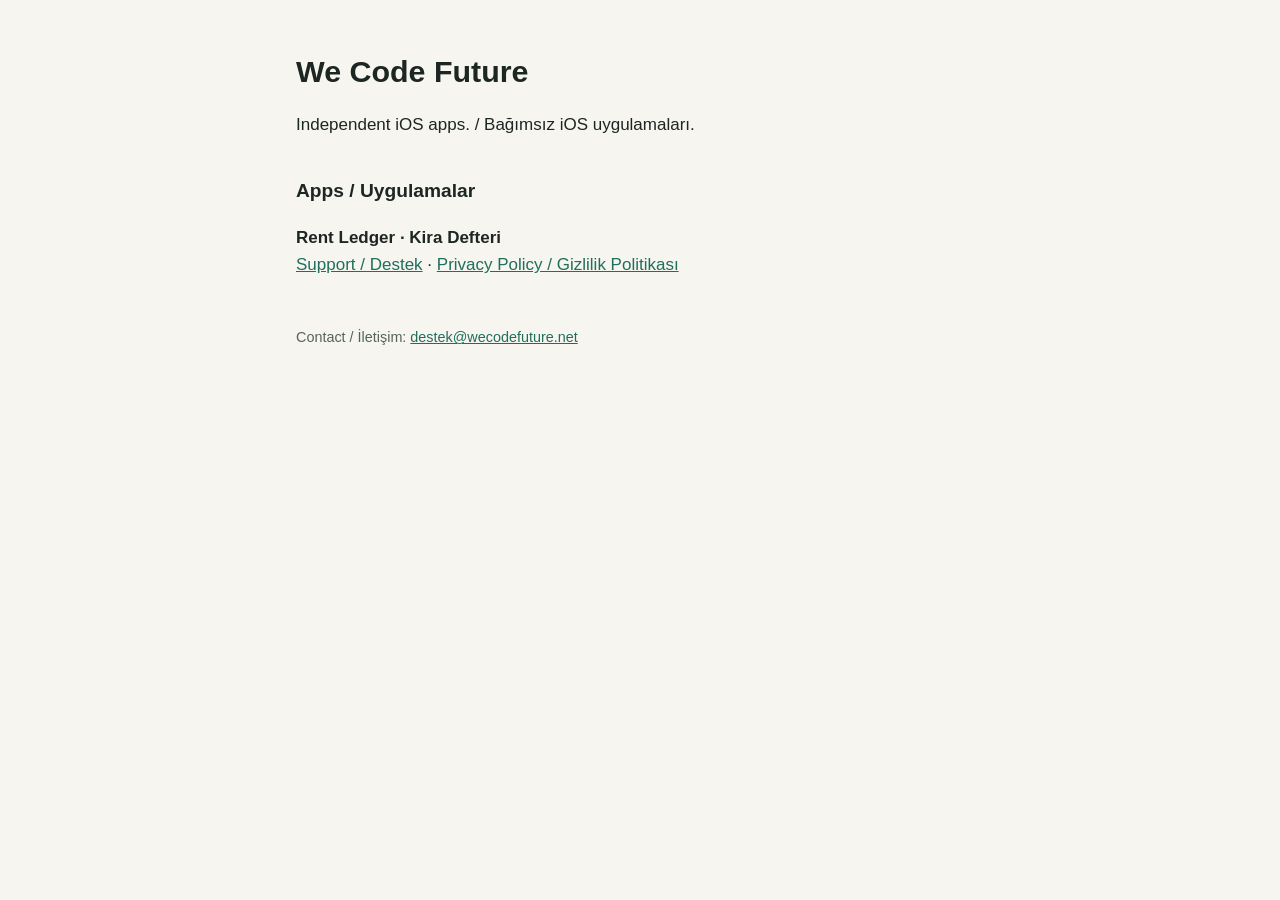
==== index.html @ 4f8badde "Add Rent Ledger privacy, support pages and rates file Co-Authored-By: Claude Opus 5.5 <noreply@anthr" ====
<!doctype html>
<html lang="en">
<head>
<meta charset="utf-8"><meta name="viewport" content="width=device-width, initial-scale=1">
<title>We Code Future</title><link rel="stylesheet" href="/style.css">
</head>
<body><main>
<h1>We Code Future</h1>
<p>Independent iOS apps. / Bağımsız iOS uygulamaları.</p>
<h2>Apps / Uygulamalar</h2>
<p><strong>Rent Ledger · Kira Defteri</strong><br>
<a href="/kiradefteri/support/">Support / Destek</a> · <a href="/kiradefteri/privacy/">Privacy Policy / Gizlilik Politikası</a></p>
<footer>Contact / İletişim: <a href="mailto:destek@wecodefuture.net">destek@wecodefuture.net</a></footer>
</main></body></html>
---- style.css ----
:root{--bg:#f7f5f0;--fg:#1c2622;--muted:#55635d;--accent:#1f6f5c;--card:#fff}
@media (prefers-color-scheme:dark){:root{--bg:#121816;--fg:#e8ece9;--muted:#a3b0aa;--accent:#5cc0a5;--card:#1b2320}}
*{box-sizing:border-box}body{margin:0;background:var(--bg);color:var(--fg);font:17px/1.6 -apple-system,BlinkMacSystemFont,"Segoe UI",Roboto,sans-serif}
main{max-width:720px;margin:0 auto;padding:32px 16px 64px}h1{font-size:1.9rem;line-height:1.25}h2{font-size:1.2rem;margin-top:2em}
a{color:var(--accent)}.muted{color:var(--muted)}nav.lang{display:flex;gap:16px;margin:8px 0 24px}
section{background:var(--card);border-radius:14px;padding:8px 20px 20px;margin:24px 0}footer{margin-top:48px;font-size:.9rem;color:var(--muted)}
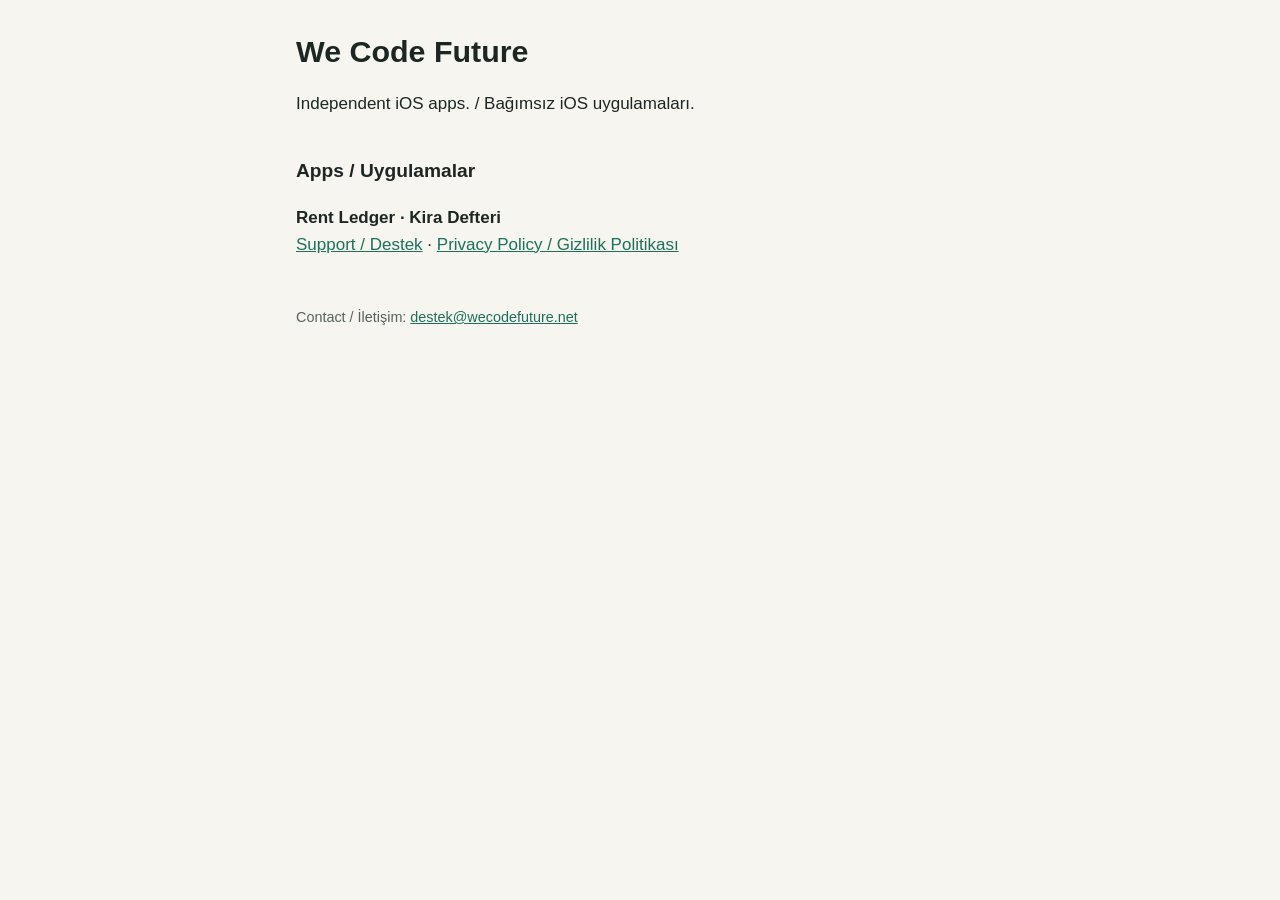
==== commit c4e3d950: "Version the stylesheet URL so updates bypass caches Co-Authored-By: Claude Opus 5.5 <noreply@anthrop" ====
--- a/index.html
+++ b/index.html
@@ -2,7 +2,7 @@
 <html lang="en">
 <head>
 <meta charset="utf-8"><meta name="viewport" content="width=device-width, initial-scale=1">
-<title>We Code Future</title><link rel="stylesheet" href="/style.css">
+<title>We Code Future</title><link rel="stylesheet" href="/style.css?v=2">
 </head>
 <body><main>
 <h1>We Code Future</h1>
--- a/style.css
+++ b/style.css
@@ -1,6 +1,8 @@
 :root{--bg:#f7f5f0;--fg:#1c2622;--muted:#55635d;--accent:#1f6f5c;--card:#fff}
 @media (prefers-color-scheme:dark){:root{--bg:#121816;--fg:#e8ece9;--muted:#a3b0aa;--accent:#5cc0a5;--card:#1b2320}}
 *{box-sizing:border-box}body{margin:0;background:var(--bg);color:var(--fg);font:17px/1.6 -apple-system,BlinkMacSystemFont,"Segoe UI",Roboto,sans-serif}
-main{max-width:720px;margin:0 auto;padding:32px 16px 64px}h1{font-size:1.9rem;line-height:1.25}h2{font-size:1.2rem;margin-top:2em}
-a{color:var(--accent)}.muted{color:var(--muted)}nav.lang{display:flex;gap:16px;margin:8px 0 24px}
-section{background:var(--card);border-radius:14px;padding:8px 20px 20px;margin:24px 0}footer{margin-top:48px;font-size:.9rem;color:var(--muted)}
+main{max-width:720px;margin:0 auto;padding:0 16px 64px}h1{font-size:1.9rem;line-height:1.25}h2{font-size:1.2rem;margin-top:2em}
+a{color:var(--accent)}.muted{color:var(--muted)}nav.lang{position:sticky;top:0;z-index:1;display:flex;gap:20px;padding:14px 0;margin:0 0 8px;background:var(--bg);border-bottom:1px solid color-mix(in srgb,var(--muted) 25%,transparent)}
+nav.lang a{font-weight:600}
+h1:first-child{margin-top:32px}
+section{background:var(--card);border-radius:14px;padding:8px 20px 20px;margin:24px 0;scroll-margin-top:64px}footer{margin-top:48px;font-size:.9rem;color:var(--muted)}
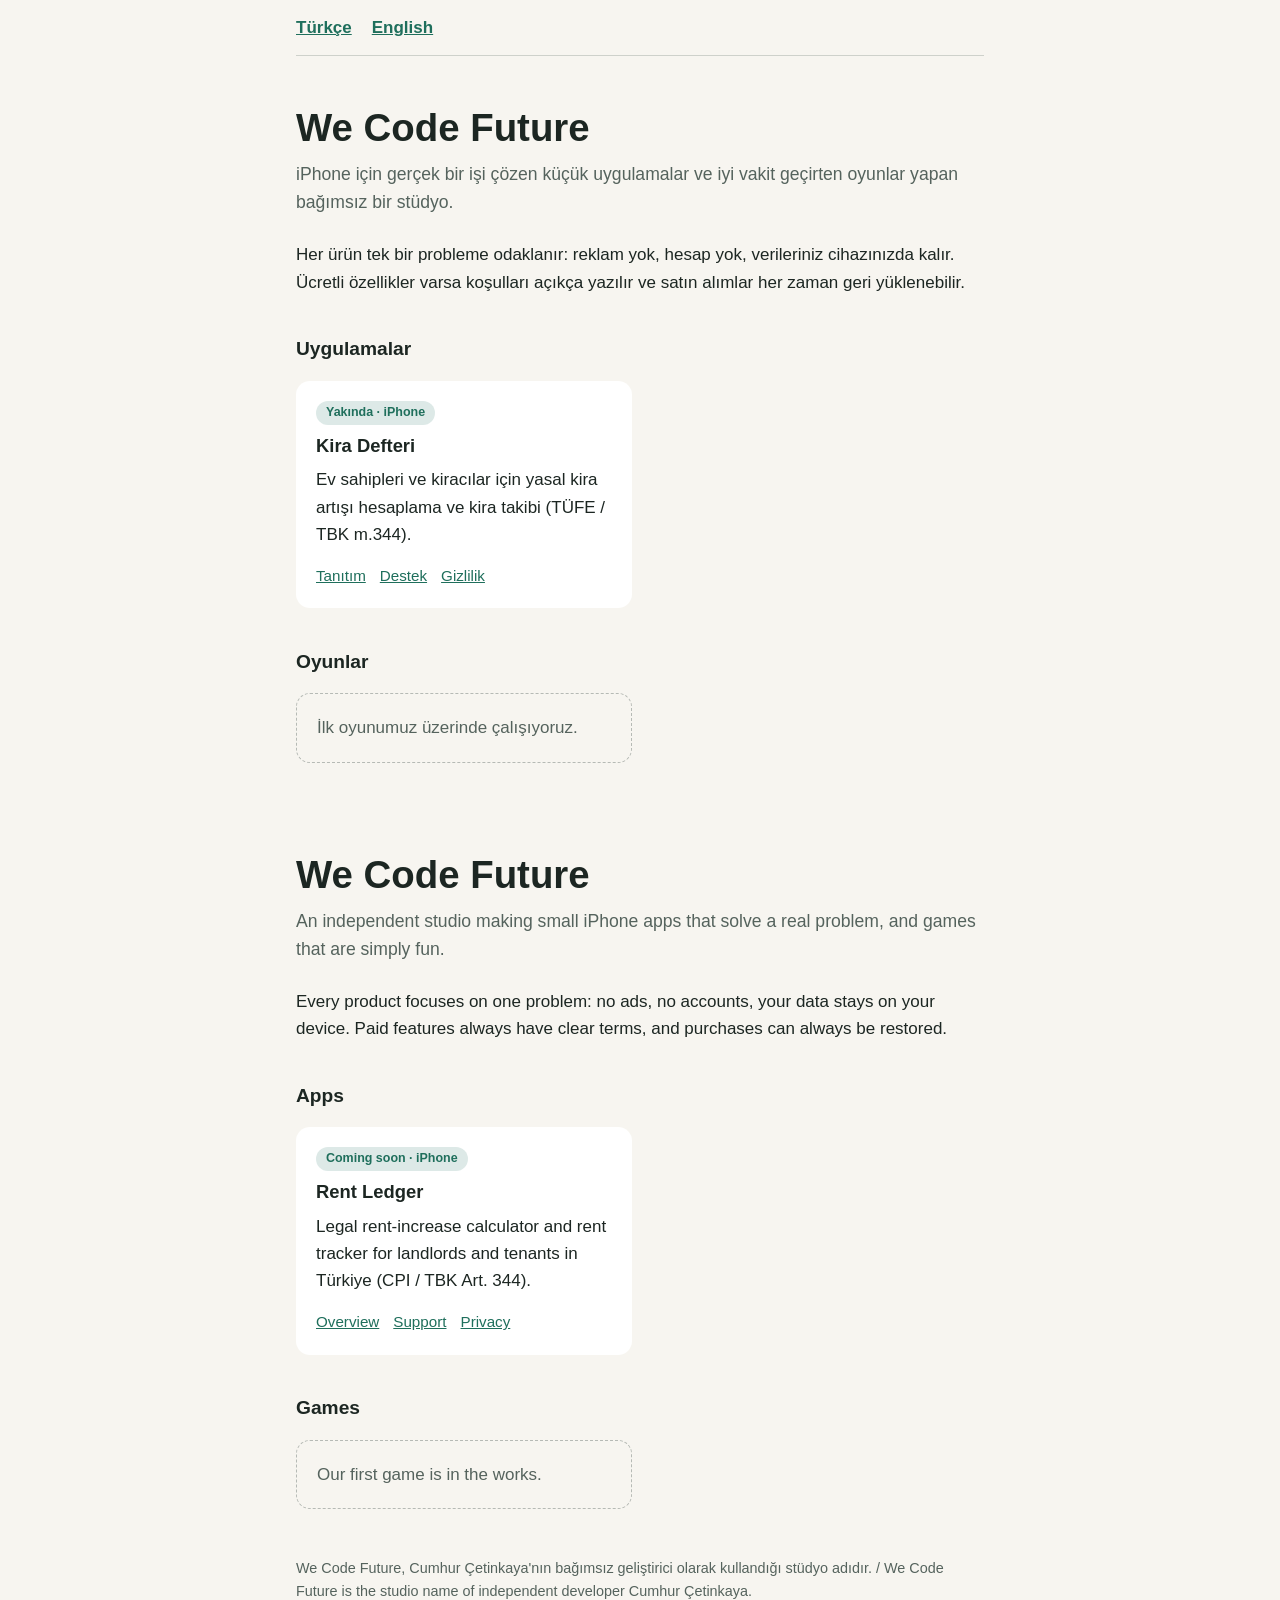
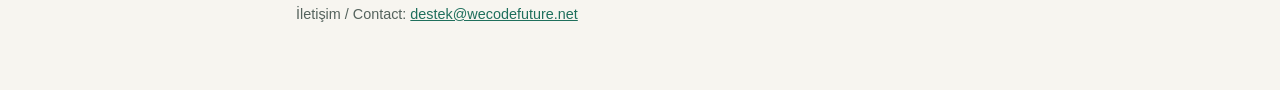
==== commit 944cbdd0: "Turn home page into studio site; add Rent Ledger page and data controller Co-Authored-By: Claude Opu" ====
--- a/index.html
+++ b/index.html
@@ -1,14 +1,56 @@
 <!doctype html>
-<html lang="en">
+<html lang="tr">
 <head>
 <meta charset="utf-8"><meta name="viewport" content="width=device-width, initial-scale=1">
-<title>We Code Future</title><link rel="stylesheet" href="/style.css?v=2">
+<title>We Code Future</title>
+<meta name="description" content="We Code Future — iPhone için özenle yapılmış küçük uygulamalar ve oyunlar. Small, carefully made iPhone apps and games.">
+<link rel="stylesheet" href="/style.css?v=3">
 </head>
 <body><main>
+<nav class="lang"><a href="#tr">Türkçe</a><a href="#en">English</a></nav>
+
+<div id="tr" lang="tr">
+<header class="hero">
 <h1>We Code Future</h1>
-<p>Independent iOS apps. / Bağımsız iOS uygulamaları.</p>
-<h2>Apps / Uygulamalar</h2>
-<p><strong>Rent Ledger · Kira Defteri</strong><br>
-<a href="/kiradefteri/support/">Support / Destek</a> · <a href="/kiradefteri/privacy/">Privacy Policy / Gizlilik Politikası</a></p>
-<footer>Contact / İletişim: <a href="mailto:destek@wecodefuture.net">destek@wecodefuture.net</a></footer>
+<p>iPhone için gerçek bir işi çözen küçük uygulamalar ve iyi vakit geçirten oyunlar yapan bağımsız bir stüdyo.</p>
+</header>
+<p>Her ürün tek bir probleme odaklanır: reklam yok, hesap yok, verileriniz cihazınızda kalır. Ücretli özellikler varsa koşulları açıkça yazılır ve satın alımlar her zaman geri yüklenebilir.</p>
+
+<h2>Uygulamalar</h2>
+<div class="grid">
+<article class="card">
+<span class="badge">Yakında · iPhone</span>
+<h3>Kira Defteri</h3>
+<p>Ev sahipleri ve kiracılar için yasal kira artışı hesaplama ve kira takibi (TÜFE / TBK m.344).</p>
+<div class="links"><a href="/kiradefteri/">Tanıtım</a><a href="/kiradefteri/support/#tr">Destek</a><a href="/kiradefteri/privacy/#tr">Gizlilik</a></div>
+</article>
+</div>
+
+<h2>Oyunlar</h2>
+<div class="grid"><article class="card empty"><p>İlk oyunumuz üzerinde çalışıyoruz.</p></article></div>
+</div>
+
+<div id="en" lang="en" style="margin-top:48px">
+<header class="hero">
+<h1>We Code Future</h1>
+<p>An independent studio making small iPhone apps that solve a real problem, and games that are simply fun.</p>
+</header>
+<p>Every product focuses on one problem: no ads, no accounts, your data stays on your device. Paid features always have clear terms, and purchases can always be restored.</p>
+
+<h2>Apps</h2>
+<div class="grid">
+<article class="card">
+<span class="badge">Coming soon · iPhone</span>
+<h3>Rent Ledger</h3>
+<p>Legal rent-increase calculator and rent tracker for landlords and tenants in Türkiye (CPI / TBK Art. 344).</p>
+<div class="links"><a href="/kiradefteri/">Overview</a><a href="/kiradefteri/support/#en">Support</a><a href="/kiradefteri/privacy/#en">Privacy</a></div>
+</article>
+</div>
+
+<h2>Games</h2>
+<div class="grid"><article class="card empty"><p>Our first game is in the works.</p></article></div>
+</div>
+
+<footer>We Code Future, Cumhur Çetinkaya'nın bağımsız geliştirici olarak kullandığı stüdyo adıdır. / We Code Future is the studio name of independent developer Cumhur Çetinkaya.<br>
+İletişim / Contact: <a href="mailto:destek@wecodefuture.net">destek@wecodefuture.net</a></footer>
 </main></body></html>
--- a/style.css
+++ b/style.css
@@ -6,3 +6,10 @@
 nav.lang a{font-weight:600}
 h1:first-child{margin-top:32px}
 section{background:var(--card);border-radius:14px;padding:8px 20px 20px;margin:24px 0;scroll-margin-top:64px}footer{margin-top:48px;font-size:.9rem;color:var(--muted)}
+.hero{padding:40px 0 8px}.hero h1{font-size:2.4rem;margin:0 0 8px}.hero p{font-size:1.1rem;color:var(--muted);margin:0}
+.grid{display:grid;grid-template-columns:repeat(auto-fill,minmax(260px,1fr));gap:16px;margin:16px 0}
+.card{background:var(--card);border-radius:14px;padding:20px;display:flex;flex-direction:column;gap:6px}
+.card h3{margin:0;font-size:1.15rem}.card p{margin:0}.card .links{margin-top:auto;padding-top:10px;display:flex;flex-wrap:wrap;gap:14px;font-size:.95rem}
+.badge{display:inline-block;font-size:.78rem;font-weight:600;padding:2px 10px;border-radius:999px;background:color-mix(in srgb,var(--accent) 15%,transparent);color:var(--accent);width:fit-content}
+.empty{color:var(--muted);background:transparent;border:1px dashed color-mix(in srgb,var(--muted) 40%,transparent)}
+[id]{scroll-margin-top:64px}
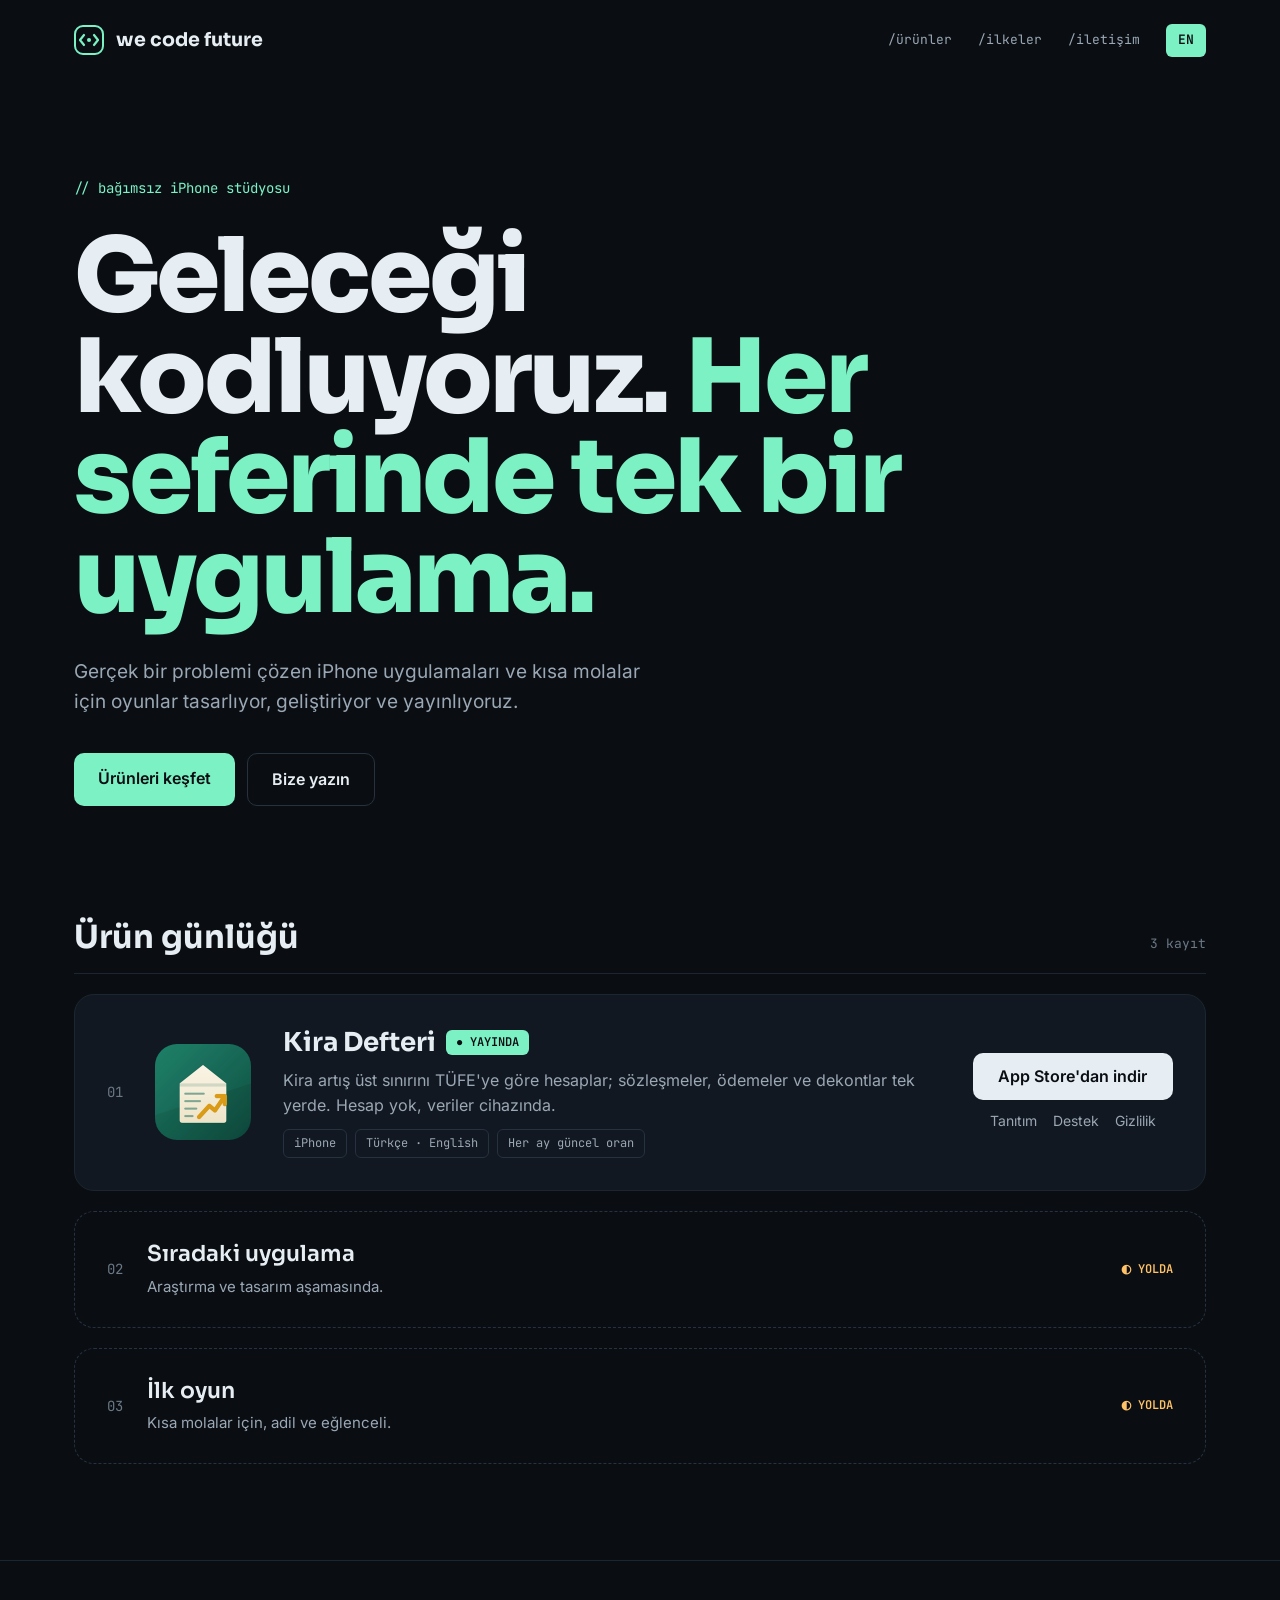
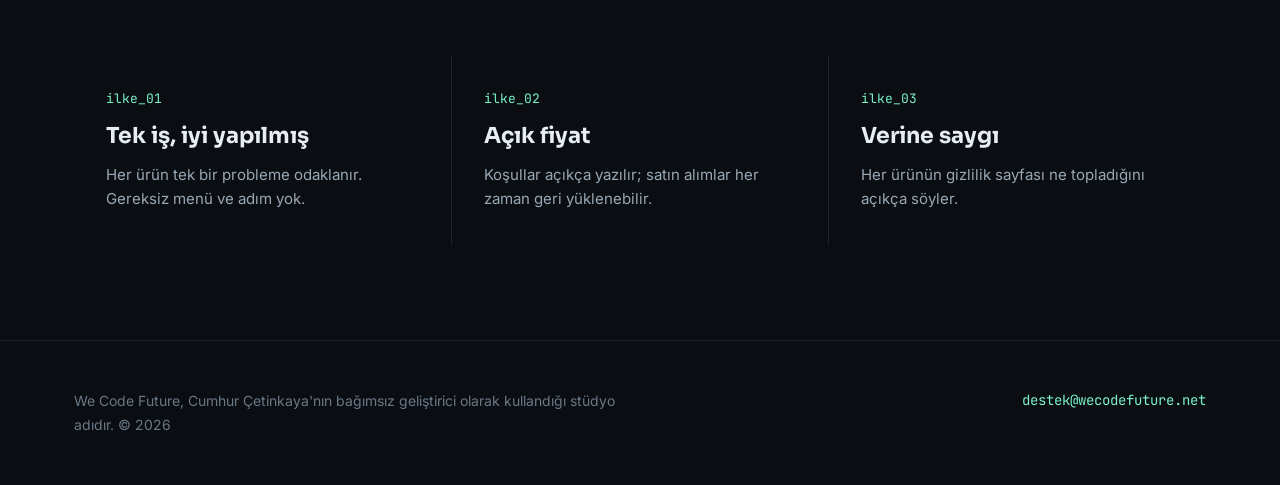
==== commit 232d3484: "Redesign site (Gece Stüdyosu): tr at /, en at /en/, self-hosted fonts - Restyle Rent Ledger overview" ====
--- a/index.html
+++ b/index.html
@@ -1,56 +1,110 @@
 <!doctype html>
 <html lang="tr">
 <head>
-<meta charset="utf-8"><meta name="viewport" content="width=device-width, initial-scale=1">
-<title>We Code Future</title>
-<meta name="description" content="We Code Future — iPhone için özenle yapılmış küçük uygulamalar ve oyunlar. Small, carefully made iPhone apps and games.">
-<link rel="stylesheet" href="/style.css?v=3">
+<meta charset="utf-8">
+<meta name="viewport" content="width=device-width, initial-scale=1">
+<title>We Code Future · Bağımsız iPhone stüdyosu</title>
+<meta name="description" content="Gerçek bir problemi çözen iPhone uygulamaları ve kısa molalar için oyunlar tasarlayan, geliştiren ve yayınlayan bağımsız stüdyo.">
+<meta name="theme-color" content="#0A0E13">
+<meta name="apple-itunes-app" content="app-id=6838456455">
+<link rel="canonical" href="https://wecodefuture.net/">
+<link rel="alternate" hreflang="tr" href="https://wecodefuture.net/">
+<link rel="alternate" hreflang="en" href="https://wecodefuture.net/en/">
+<link rel="alternate" hreflang="x-default" href="https://wecodefuture.net/en/">
+<meta property="og:type" content="website">
+<meta property="og:site_name" content="We Code Future">
+<meta property="og:locale" content="tr_TR">
+<meta property="og:locale:alternate" content="en_US">
+<meta property="og:url" content="https://wecodefuture.net/">
+<meta property="og:title" content="We Code Future · Bağımsız iPhone stüdyosu">
+<meta property="og:description" content="Geleceği kodluyoruz. Her seferinde tek bir uygulama.">
+<meta property="og:image" content="https://wecodefuture.net/assets/img/og.png">
+<meta property="og:image:width" content="1200">
+<meta property="og:image:height" content="630">
+<meta property="og:image:alt" content="We Code Future logosu ve Geleceği kodluyoruz yazısı">
+<meta name="twitter:card" content="summary_large_image">
+<link rel="icon" href="/favicon.svg" type="image/svg+xml">
+<link rel="icon" href="/favicon-32.png" sizes="32x32" type="image/png">
+<link rel="apple-touch-icon" href="/apple-touch-icon.png">
+<link rel="preload" href="/assets/fonts/sora-latin.woff2" as="font" type="font/woff2" crossorigin>
+<link rel="preload" href="/assets/fonts/inter-latin.woff2" as="font" type="font/woff2" crossorigin>
+<link rel="stylesheet" href="/style.css?v=4">
 </head>
-<body><main>
-<nav class="lang"><a href="#tr">Türkçe</a><a href="#en">English</a></nav>
+<body>
 
-<div id="tr" lang="tr">
-<header class="hero">
-<h1>We Code Future</h1>
-<p>iPhone için gerçek bir işi çözen küçük uygulamalar ve iyi vakit geçirten oyunlar yapan bağımsız bir stüdyo.</p>
+<header class="wrap site-header">
+<a class="brand" href="/">
+<svg width="30" height="30" viewBox="0 0 30 30" aria-hidden="true"><rect x="1" y="1" width="28" height="28" rx="8" fill="none" stroke="#7CF2C4" stroke-width="2"/><path d="M10 10l-4 5 4 5M20 10l4 5-4 5" stroke="#7CF2C4" stroke-width="2.2" fill="none" stroke-linecap="round" stroke-linejoin="round"/><circle cx="15" cy="15" r="2" fill="#7CF2C4"/></svg>
+we code future</a>
+<nav class="nav" aria-label="Ana menü">
+<a href="#urunler">/ürünler</a>
+<a href="#ilkeler">/ilkeler</a>
+<a href="mailto:destek@wecodefuture.net">/iletişim</a>
+<a class="lang-btn" href="/en/" hreflang="en" lang="en">EN</a>
+</nav>
 </header>
-<p>Her ürün tek bir probleme odaklanır: reklam yok, hesap yok, verileriniz cihazınızda kalır. Ücretli özellikler varsa koşulları açıkça yazılır ve satın alımlar her zaman geri yüklenebilir.</p>
 
-<h2>Uygulamalar</h2>
-<div class="grid">
-<article class="card">
-<span class="badge">Yakında · iPhone</span>
-<h3>Kira Defteri</h3>
-<p>Ev sahipleri ve kiracılar için yasal kira artışı hesaplama ve kira takibi (TÜFE / TBK m.344).</p>
-<div class="links"><a href="/kiradefteri/">Tanıtım</a><a href="/kiradefteri/support/#tr">Destek</a><a href="/kiradefteri/privacy/#tr">Gizlilik</a></div>
+<main>
+<section class="wrap hero">
+<span class="eyebrow">// bağımsız iPhone stüdyosu</span>
+<h1>Geleceği kodluyoruz. <span>Her seferinde tek bir uygulama.</span></h1>
+<p class="lead">Gerçek bir problemi çözen iPhone uygulamaları ve kısa molalar için oyunlar tasarlıyor, geliştiriyor ve yayınlıyoruz.</p>
+<div class="actions">
+<a class="btn btn-primary" href="#urunler">Ürünleri keşfet</a>
+<a class="btn btn-ghost" href="mailto:destek@wecodefuture.net">Bize yazın</a>
+</div>
+</section>
+
+<section id="urunler" class="wrap products">
+<div class="section-head">
+<h2>Ürün günlüğü</h2>
+<span class="count">3 kayıt</span>
+</div>
+<!-- Generated from tools/products.json by tools/build.py; do not edit by hand. -->
+<!-- products:start -->
+<article class="product" id="kiradefteri">
+<span class="idx">01</span>
+<img class="product-icon" src="/assets/img/kiradefteri-icon.png" width="96" height="96" alt="">
+<div class="product-body">
+<div class="product-title"><h3>Kira Defteri</h3><span class="status status-live">● YAYINDA</span></div>
+<p>Kira artış üst sınırını TÜFE&#x27;ye göre hesaplar; sözleşmeler, ödemeler ve dekontlar tek yerde. Hesap yok, veriler cihazında.</p>
+<div class="tags"><span>iPhone</span><span>Türkçe · English</span><span>Her ay güncel oran</span></div>
+</div>
+<div class="product-cta">
+<a class="btn btn-light" href="https://apps.apple.com/app/id6838456455">App Store'dan indir</a>
+<div class="product-links"><a href="/kiradefteri/">Tanıtım</a><a href="/kiradefteri/support/#tr">Destek</a><a href="/kiradefteri/privacy/#tr">Gizlilik</a></div>
+</div>
 </article>
+
+<div class="placeholder">
+<span class="idx">02</span>
+<div class="placeholder-body"><strong>Sıradaki uygulama</strong><span>Araştırma ve tasarım aşamasında.</span></div>
+<span class="status status-wip">◐ YOLDA</span>
 </div>
 
-<h2>Oyunlar</h2>
-<div class="grid"><article class="card empty"><p>İlk oyunumuz üzerinde çalışıyoruz.</p></article></div>
+<div class="placeholder" id="oyunlar">
+<span class="idx">03</span>
+<div class="placeholder-body"><strong>İlk oyun</strong><span>Kısa molalar için, adil ve eğlenceli.</span></div>
+<span class="status status-wip">◐ YOLDA</span>
 </div>
+<!-- products:end -->
+</section>
 
-<div id="en" lang="en" style="margin-top:48px">
-<header class="hero">
-<h1>We Code Future</h1>
-<p>An independent studio making small iPhone apps that solve a real problem, and games that are simply fun.</p>
-</header>
-<p>Every product focuses on one problem: no ads, no accounts, your data stays on your device. Paid features always have clear terms, and purchases can always be restored.</p>
+<section id="ilkeler" class="principles">
+<div class="wrap"><div class="principles-grid">
+<div class="principle"><span class="mono">ilke_01</span><h3>Tek iş, iyi yapılmış</h3><p>Her ürün tek bir probleme odaklanır. Gereksiz menü ve adım yok.</p></div>
+<div class="principle"><span class="mono">ilke_02</span><h3>Açık fiyat</h3><p>Koşullar açıkça yazılır; satın alımlar her zaman geri yüklenebilir.</p></div>
+<div class="principle"><span class="mono">ilke_03</span><h3>Verine saygı</h3><p>Her ürünün gizlilik sayfası ne topladığını açıkça söyler.</p></div>
+</div></div>
+</section>
+</main>
 
-<h2>Apps</h2>
-<div class="grid">
-<article class="card">
-<span class="badge">Coming soon · iPhone</span>
-<h3>Rent Ledger</h3>
-<p>Legal rent-increase calculator and rent tracker for landlords and tenants in Türkiye (CPI / TBK Art. 344).</p>
-<div class="links"><a href="/kiradefteri/">Overview</a><a href="/kiradefteri/support/#en">Support</a><a href="/kiradefteri/privacy/#en">Privacy</a></div>
-</article>
+<footer class="site-footer">
+<div class="wrap">
+<span>We Code Future, Cumhur Çetinkaya'nın bağımsız geliştirici olarak kullandığı stüdyo adıdır. © 2026</span>
+<a class="mono" href="mailto:destek@wecodefuture.net">destek@wecodefuture.net</a>
 </div>
+</footer>
 
-<h2>Games</h2>
-<div class="grid"><article class="card empty"><p>Our first game is in the works.</p></article></div>
-</div>
-
-<footer>We Code Future, Cumhur Çetinkaya'nın bağımsız geliştirici olarak kullandığı stüdyo adıdır. / We Code Future is the studio name of independent developer Cumhur Çetinkaya.<br>
-İletişim / Contact: <a href="mailto:destek@wecodefuture.net">destek@wecodefuture.net</a></footer>
-</main></body></html>
+</body>
+</html>
--- a/style.css
+++ b/style.css
@@ -1,15 +1,123 @@
-:root{--bg:#f7f5f0;--fg:#1c2622;--muted:#55635d;--accent:#1f6f5c;--card:#fff}
-@media (prefers-color-scheme:dark){:root{--bg:#121816;--fg:#e8ece9;--muted:#a3b0aa;--accent:#5cc0a5;--card:#1b2320}}
-*{box-sizing:border-box}body{margin:0;background:var(--bg);color:var(--fg);font:17px/1.6 -apple-system,BlinkMacSystemFont,"Segoe UI",Roboto,sans-serif}
-main{max-width:720px;margin:0 auto;padding:0 16px 64px}h1{font-size:1.9rem;line-height:1.25}h2{font-size:1.2rem;margin-top:2em}
-a{color:var(--accent)}.muted{color:var(--muted)}nav.lang{position:sticky;top:0;z-index:1;display:flex;gap:20px;padding:14px 0;margin:0 0 8px;background:var(--bg);border-bottom:1px solid color-mix(in srgb,var(--muted) 25%,transparent)}
-nav.lang a{font-weight:600}
-h1:first-child{margin-top:32px}
-section{background:var(--card);border-radius:14px;padding:8px 20px 20px;margin:24px 0;scroll-margin-top:64px}footer{margin-top:48px;font-size:.9rem;color:var(--muted)}
-.hero{padding:40px 0 8px}.hero h1{font-size:2.4rem;margin:0 0 8px}.hero p{font-size:1.1rem;color:var(--muted);margin:0}
-.grid{display:grid;grid-template-columns:repeat(auto-fill,minmax(260px,1fr));gap:16px;margin:16px 0}
-.card{background:var(--card);border-radius:14px;padding:20px;display:flex;flex-direction:column;gap:6px}
-.card h3{margin:0;font-size:1.15rem}.card p{margin:0}.card .links{margin-top:auto;padding-top:10px;display:flex;flex-wrap:wrap;gap:14px;font-size:.95rem}
-.badge{display:inline-block;font-size:.78rem;font-weight:600;padding:2px 10px;border-radius:999px;background:color-mix(in srgb,var(--accent) 15%,transparent);color:var(--accent);width:fit-content}
-.empty{color:var(--muted);background:transparent;border:1px dashed color-mix(in srgb,var(--muted) 40%,transparent)}
-[id]{scroll-margin-top:64px}
+/* We Code Future — "Gece Stüdyosu" (design direction 2).
+   Fonts are self-hosted (assets/fonts, SIL OFL 1.1); no third-party requests. */
+
+@font-face{font-family:"Sora";font-style:normal;font-display:swap;font-weight:100 800;src:url(/assets/fonts/sora-latin.woff2) format("woff2");unicode-range:U+0000-00FF,U+0131,U+0152-0153,U+02BB-02BC,U+02C6,U+02DA,U+02DC,U+0304,U+0308,U+0329,U+2000-206F,U+20AC,U+2122,U+2191,U+2193,U+2212,U+2215,U+FEFF,U+FFFD}
+@font-face{font-family:"Sora";font-style:normal;font-display:swap;font-weight:100 800;src:url(/assets/fonts/sora-latin-ext.woff2) format("woff2");unicode-range:U+0100-02BA,U+02BD-02C5,U+02C7-02CC,U+02CE-02D7,U+02DD-02FF,U+0304,U+0308,U+0329,U+1D00-1DBF,U+1E00-1E9F,U+1EF2-1EFF,U+2020,U+20A0-20AB,U+20AD-20C0,U+2113,U+2C60-2C7F,U+A720-A7FF}
+@font-face{font-family:"Inter";font-style:normal;font-display:swap;font-weight:100 900;src:url(/assets/fonts/inter-latin.woff2) format("woff2");unicode-range:U+0000-00FF,U+0131,U+0152-0153,U+02BB-02BC,U+02C6,U+02DA,U+02DC,U+0304,U+0308,U+0329,U+2000-206F,U+20AC,U+2122,U+2191,U+2193,U+2212,U+2215,U+FEFF,U+FFFD}
+@font-face{font-family:"Inter";font-style:normal;font-display:swap;font-weight:100 900;src:url(/assets/fonts/inter-latin-ext.woff2) format("woff2");unicode-range:U+0100-02BA,U+02BD-02C5,U+02C7-02CC,U+02CE-02D7,U+02DD-02FF,U+0304,U+0308,U+0329,U+1D00-1DBF,U+1E00-1E9F,U+1EF2-1EFF,U+2020,U+20A0-20AB,U+20AD-20C0,U+2113,U+2C60-2C7F,U+A720-A7FF}
+@font-face{font-family:"JetBrains Mono";font-style:normal;font-display:swap;font-weight:100 800;src:url(/assets/fonts/jetbrains-mono-latin.woff2) format("woff2");unicode-range:U+0000-00FF,U+0131,U+0152-0153,U+02BB-02BC,U+02C6,U+02DA,U+02DC,U+0304,U+0308,U+0329,U+2000-206F,U+20AC,U+2122,U+2191,U+2193,U+2212,U+2215,U+FEFF,U+FFFD}
+@font-face{font-family:"JetBrains Mono";font-style:normal;font-display:swap;font-weight:100 800;src:url(/assets/fonts/jetbrains-mono-latin-ext.woff2) format("woff2");unicode-range:U+0100-02BA,U+02BD-02C5,U+02C7-02CC,U+02CE-02D7,U+02DD-02FF,U+0304,U+0308,U+0329,U+1D00-1DBF,U+1E00-1E9F,U+1EF2-1EFF,U+2020,U+20A0-20AB,U+20AD-20C0,U+2113,U+2C60-2C7F,U+A720-A7FF}
+
+:root{
+  --bg:#0A0E13;--surface:#111821;--line:#1C2630;--line-2:#263240;
+  --fg:#E6EDF3;--muted:#9AA7B4;--dim:#6B7886;--accent:#7CF2C4;--warn:#FFC266;
+  --sans:Inter,system-ui,-apple-system,"Segoe UI",sans-serif;
+  --display:Sora,Inter,system-ui,sans-serif;
+  --mono:"JetBrains Mono",ui-monospace,SFMono-Regular,Menlo,monospace;
+  color-scheme:dark;
+}
+*{box-sizing:border-box}
+html{-webkit-text-size-adjust:100%}
+body{margin:0;background:var(--bg);color:var(--fg);font:16px/1.6 var(--sans);min-height:100vh;overflow-x:hidden}
+a{color:var(--fg);text-decoration:none}
+a:hover{color:var(--accent)}
+img,svg{display:block;max-width:100%}
+[id]{scroll-margin-top:24px}
+.wrap{max-width:1180px;margin:0 auto;padding-left:24px;padding-right:24px}
+.mono{font-family:var(--mono)}
+.accent{color:var(--accent)}
+
+/* Header */
+.site-header{display:flex;flex-wrap:wrap;align-items:center;justify-content:space-between;gap:16px;padding-top:24px;padding-bottom:24px}
+.brand{display:flex;align-items:center;gap:12px;font-family:var(--display);font-weight:700;font-size:19px}
+.nav{display:flex;flex-wrap:wrap;align-items:center;gap:8px 26px;font-family:var(--mono);font-size:13px}
+.nav a{color:var(--muted)}
+.nav a:hover{color:var(--accent)}
+.nav a.lang-btn{color:var(--bg);background:var(--accent);padding:6px 12px;border-radius:6px;font-weight:600}
+.nav a.lang-btn:hover{color:var(--bg);opacity:.9}
+
+/* Buttons */
+.btn{display:inline-block;padding:15px 24px;border-radius:10px;font-weight:600;line-height:1.3}
+.btn-primary{background:var(--accent);color:var(--bg)}
+.btn-primary:hover{color:var(--bg);opacity:.9}
+.btn-ghost{border:1px solid var(--line-2)}
+.btn-light{background:var(--fg);color:var(--bg);padding:13px 18px;text-align:center}
+.btn-light:hover{color:var(--bg);background:var(--accent)}
+
+/* Hero */
+.hero{display:flex;flex-direction:column;gap:28px;padding-top:96px;padding-bottom:72px}
+.eyebrow{font-family:var(--mono);font-size:14px;color:var(--accent)}
+.hero h1{margin:0;font-family:var(--display);font-weight:800;font-size:clamp(44px,8vw,104px);line-height:.98;letter-spacing:-.03em;max-width:1000px}
+.hero h1 span{color:var(--accent)}
+.lead{margin:0;font-size:19px;line-height:1.6;color:var(--muted);max-width:600px}
+.actions{display:flex;flex-wrap:wrap;gap:12px;padding-top:8px}
+
+/* Product log */
+.products{display:flex;flex-direction:column;gap:20px;padding-top:40px;padding-bottom:96px}
+.section-head{display:flex;justify-content:space-between;align-items:baseline;flex-wrap:wrap;gap:8px;border-bottom:1px solid var(--line);padding-bottom:16px}
+.section-head h2{margin:0;font-family:var(--display);font-size:32px;line-height:1.2}
+.count{font-family:var(--mono);font-size:13px;color:var(--dim)}
+.idx{font-family:var(--mono);font-size:14px;color:var(--dim)}
+.product{display:flex;flex-wrap:wrap;gap:32px;align-items:center;background:var(--surface);border:1px solid var(--line);border-radius:20px;padding:32px}
+.product-icon{width:96px;height:96px;border-radius:22px}
+.product-body{flex:999 1 380px;min-width:0;display:flex;flex-direction:column;gap:10px}
+.product-title{display:flex;flex-wrap:wrap;gap:10px;align-items:center}
+.product-title h3{margin:0;font-family:var(--display);font-size:26px;line-height:1.2}
+.product-body p{margin:0;color:var(--muted)}
+.status{font-family:var(--mono);font-size:12px;font-weight:600;padding:3px 10px;border-radius:6px;white-space:nowrap}
+.status-live{color:var(--bg);background:var(--accent)}
+.status-wip{color:var(--warn);padding:0}
+.tags{display:flex;flex-wrap:wrap;gap:8px;font-family:var(--mono);font-size:12px;color:var(--muted)}
+.tags span{border:1px solid var(--line-2);padding:4px 10px;border-radius:6px}
+.product-cta{display:flex;flex-direction:column;gap:10px;flex:1 1 200px}
+.product-links{display:flex;justify-content:center;flex-wrap:wrap;gap:16px;font-size:14px}
+.product-links a{color:var(--muted)}
+.product-links a:hover{color:var(--accent)}
+.placeholder{display:flex;flex-wrap:wrap;gap:24px;align-items:center;border:1px dashed var(--line-2);border-radius:20px;padding:28px 32px}
+.placeholder-body{flex:1 1 300px;display:flex;flex-direction:column;gap:6px}
+.placeholder-body strong{font-family:var(--display);font-size:22px;font-weight:600;line-height:1.3}
+.placeholder-body span{font-size:15px;color:var(--muted)}
+
+/* Principles */
+.principles{border-top:1px solid var(--line)}
+.principles-grid{display:grid;grid-template-columns:repeat(auto-fit,minmax(260px,1fr));gap:1px;background:var(--line);padding:0;margin-top:96px;margin-bottom:96px}
+.principle{background:var(--bg);padding:32px;display:flex;flex-direction:column;gap:12px}
+.principle .mono{font-size:13px;color:var(--accent)}
+.principle h3{margin:0;font-family:var(--display);font-size:22px;line-height:1.3}
+.principle p{margin:0;font-size:15px;line-height:1.65;color:var(--muted)}
+
+/* Footer */
+.site-footer{border-top:1px solid var(--line)}
+.site-footer .wrap{display:flex;flex-wrap:wrap;justify-content:space-between;gap:20px;padding-top:48px;padding-bottom:48px;font-size:14px;line-height:1.7;color:var(--dim)}
+.site-footer .wrap > span{max-width:560px}
+.site-footer a.mono{color:var(--accent)}
+
+/* Product sub-pages (overview, privacy, support) */
+.doc{max-width:760px;margin:0 auto;padding:24px 24px 72px}
+.doc-section{background:var(--surface);border:1px solid var(--line);border-radius:20px;padding:32px;margin:0 0 24px}
+.doc-section h1{margin:0 0 12px;font-family:var(--display);font-weight:800;font-size:clamp(30px,5vw,44px);line-height:1.1;letter-spacing:-.02em}
+.doc-section h2{margin:32px 0 8px;font-family:var(--display);font-size:20px;line-height:1.3}
+.doc-section p,.doc-section li{color:var(--muted)}
+.doc-section strong{color:var(--fg)}
+.doc-section p a,.doc-section li a{color:var(--accent)}
+.doc-section ul{padding-left:20px}
+.doc-section li{margin:6px 0}
+.muted{color:var(--dim)!important;font-size:14px}
+.app-head{display:flex;flex-wrap:wrap;align-items:center;gap:20px;margin-bottom:12px}
+.app-head h1{margin:0}
+.app-head .product-icon{width:80px;height:80px;border-radius:18px}
+.app-head-text{display:flex;flex-direction:column;gap:8px;align-items:flex-start}
+.doc-actions{display:flex;flex-wrap:wrap;gap:12px 20px;align-items:center;margin-top:20px}
+.doc-actions .btn-light{padding:12px 18px}
+.doc-actions a:not(.btn){color:var(--accent)}
+
+@media (max-width:600px){
+  .wrap,.doc{padding-left:16px;padding-right:16px}
+  .hero{padding-top:56px;padding-bottom:48px;gap:22px}
+  .lead{font-size:17px}
+  .product{padding:24px;gap:20px}
+  .placeholder{padding:22px 24px}
+  .doc-section{padding:24px 20px}
+  .principles-grid{margin-top:56px;margin-bottom:56px}
+  .principle{padding:24px}
+}
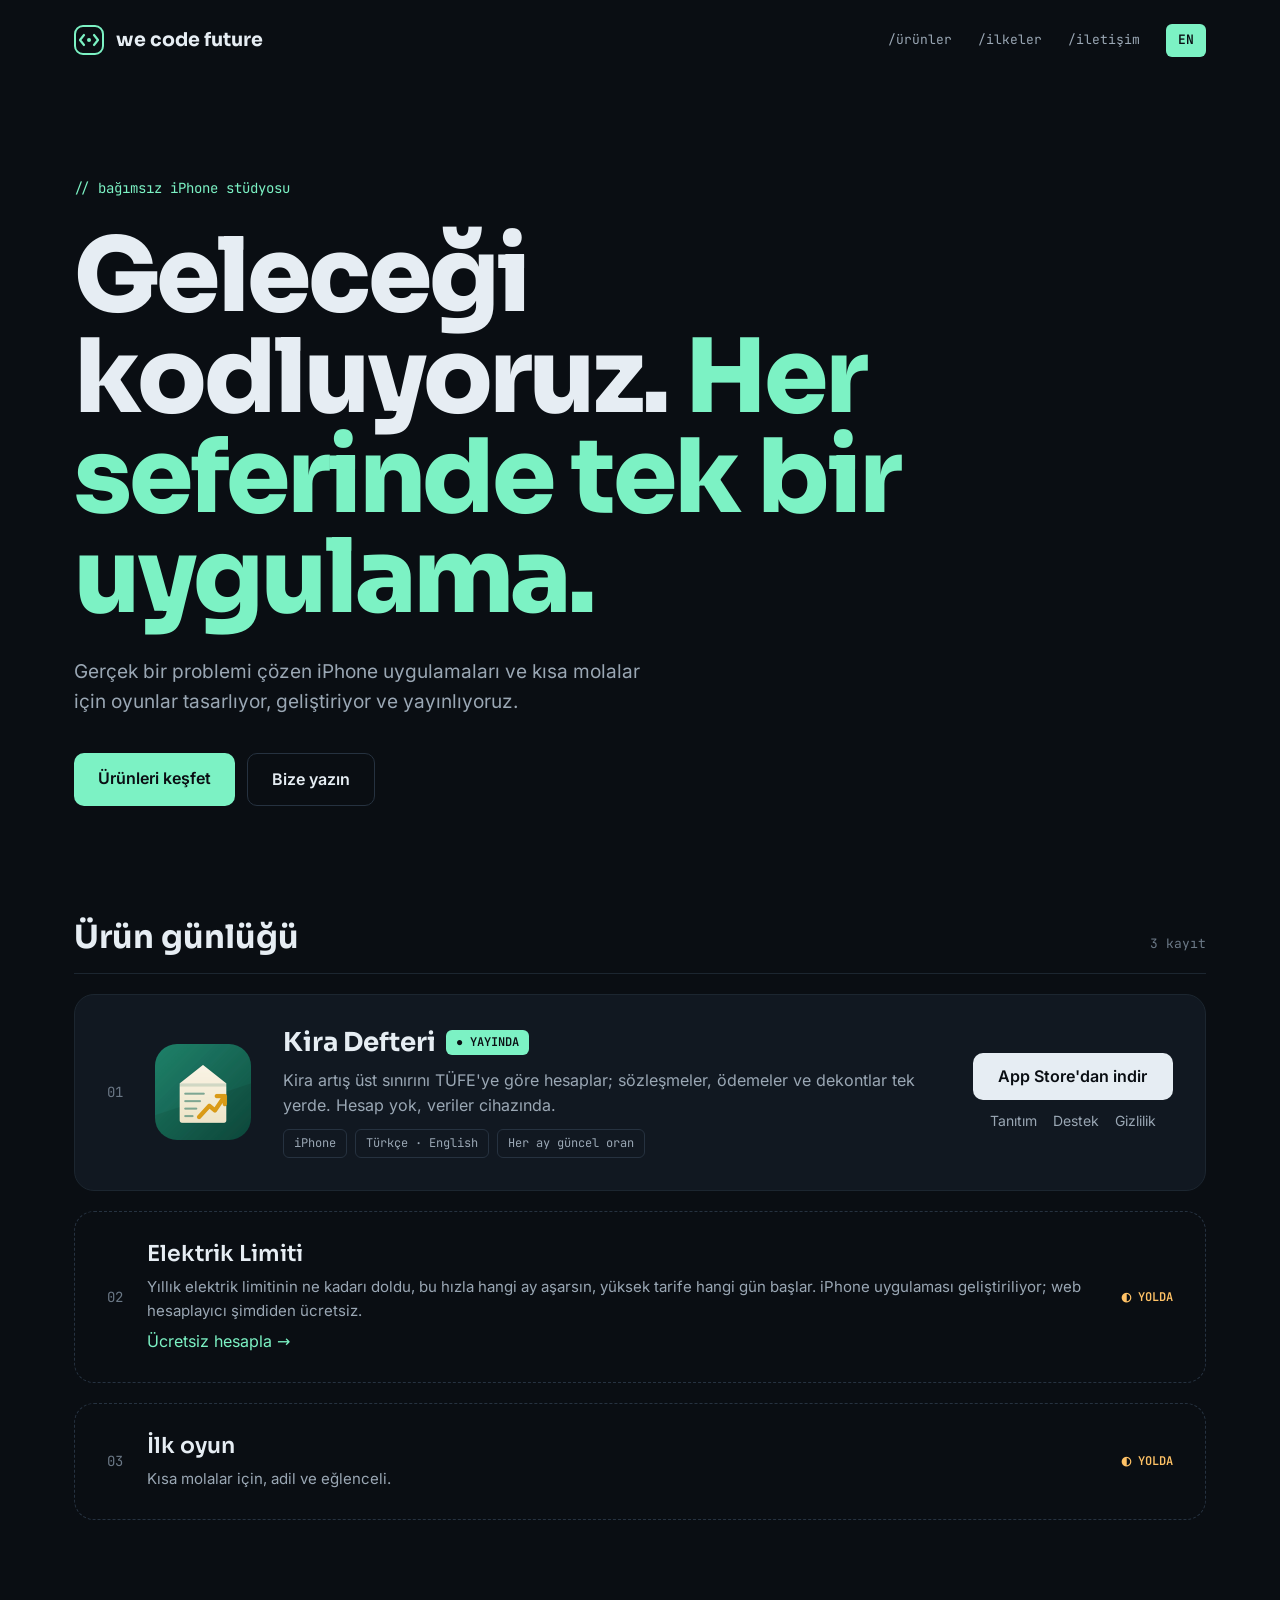
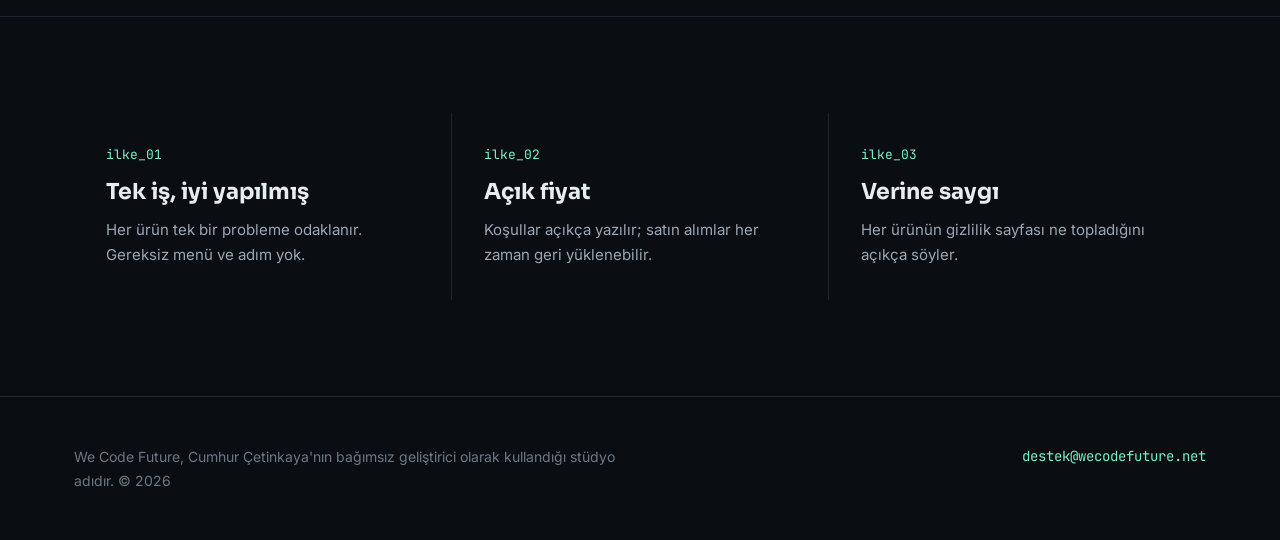
==== commit 3c0bb198: "Add Elektrik Limiti calculator, privacy and support pages Browser-only yearly kWh limit calculator (" ====
--- a/index.html
+++ b/index.html
@@ -76,9 +76,9 @@
 </div>
 </article>
 
-<div class="placeholder">
+<div class="placeholder" id="elektrik-limiti">
 <span class="idx">02</span>
-<div class="placeholder-body"><strong>Sıradaki uygulama</strong><span>Araştırma ve tasarım aşamasında.</span></div>
+<div class="placeholder-body"><strong>Elektrik Limiti</strong><span>Yıllık elektrik limitinin ne kadarı doldu, bu hızla hangi ay aşarsın, yüksek tarife hangi gün başlar. iPhone uygulaması geliştiriliyor; web hesaplayıcı şimdiden ücretsiz.</span><a class="accent" href="/elektrik-limiti/">Ücretsiz hesapla →</a></div>
 <span class="status status-wip">◐ YOLDA</span>
 </div>
 
